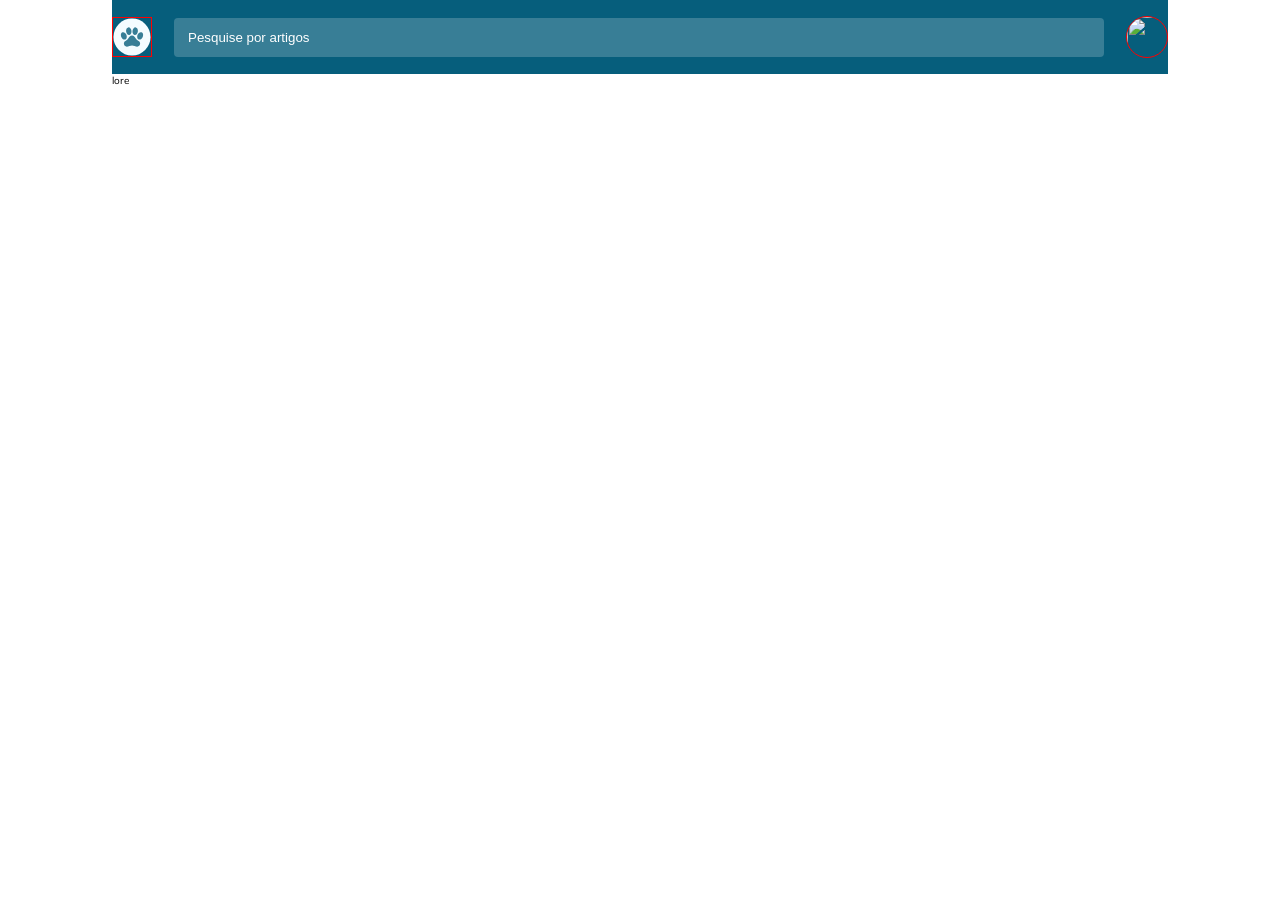
==== index.html @ b9d6695a "cria header" ====
<!DOCTYPE html>
<html lang="pt-br">
  <head>
    <link rel="preconnect" href="https://fonts.googleapis.com" />
    <link rel="preconnect" href="https://fonts.gstatic.com" crossorigin />
    <meta charset="UTF-8" />
    <meta http-equiv="X-UA-Compatible" content="IE=edge" />
    <meta name="viewport" content="width=device-width, initial-scale=1.0" />

    <link
      href="https://fonts.googleapis.com/css2?family=Mulish:ital,wght@0,200..1000;1,200..1000&display=swap"
      rel="stylesheet"
    />

    <title>Blog de gatos</title>

    <link rel="stylesheet" href="style.css" />
  </head>
  <body>
    <div class="wrapper-page">
      <header>
        <img class="logo" src="./assets/logo-paw.svg" alt="" />

        <input type="text" name="" id="" placeholder="Pesquise por artigos" />
        <img
        class="perfil-image"
          src="https://unsplash.com/pt-br/s/fotografias/perfil-person"
          alt=""
        />
      </header>
      <main>
        <section>lore</section>
        <section></section>
      </main>
    </div>
  </body>
</html>
---- style.css ----
* {
  margin: 0;
  padding: 0;
  box-sizing: border-box;
}

:root {
  font-family: 'Mulish', sans-serif;
  font-size: 62.5%;
}

.wrapper-page {
  padding-inline: 112px;
}

header {
  display: flex;
  align-items: center;
  justify-content: space-between;
  gap: 22px;
  padding-block: 16px;

  background-color: #065E7C;
}


.logo {
  width: 40px;
  height: 40px;
  border: 1px solid red;
}

input {
  width: 100%;
  background-color: rgba(255, 255, 255, 20%);

  border: none;
  border-radius: 4px;
  outline: none;
  padding: 12px 14px;

  color: #fff;
}

input::placeholder {
  color: #fff;
}

.perfil-image {
  width: 42px;
  height: 42px;
  border: 1px solid red;
  border-radius: 999px;
}
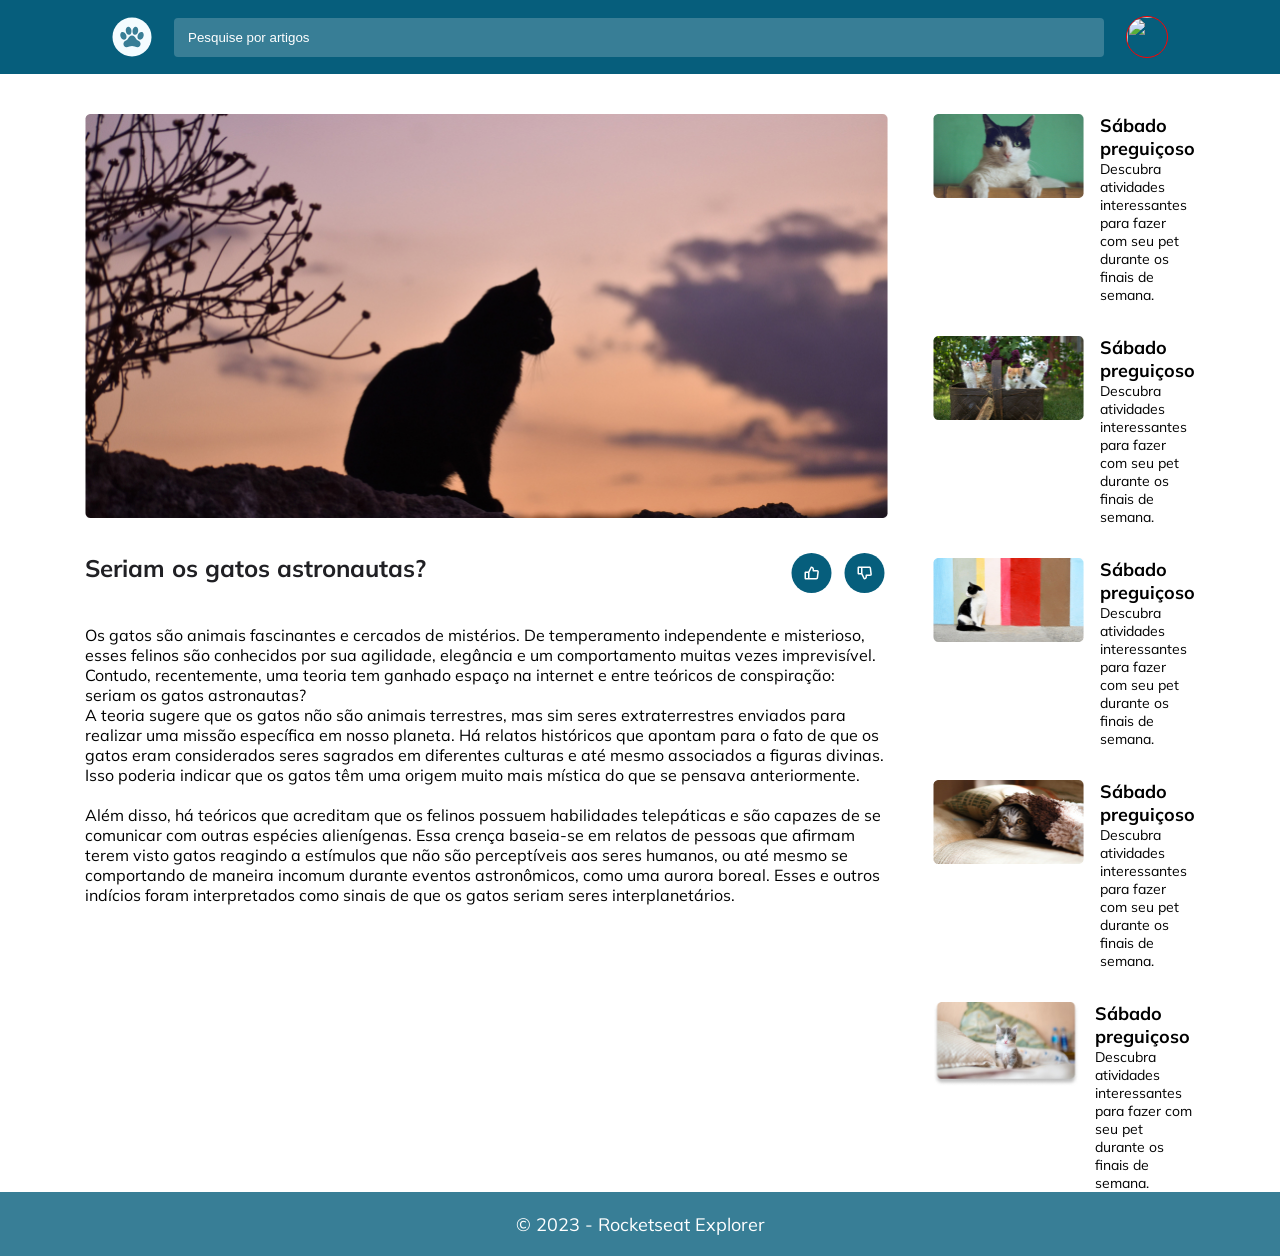
==== commit be6e912a: "cria main e footer" ====
--- a/index.html
+++ b/index.html
@@ -23,15 +23,120 @@
 
         <input type="text" name="" id="" placeholder="Pesquise por artigos" />
         <img
-        class="perfil-image"
-          src="https://unsplash.com/pt-br/s/fotografias/perfil-person"
+          class="perfil-image"
+          src="https://unsplash.com/pt-br/fotografias/braided-woman-taking-photo-beside-yellow-painted-wall-QS9ZX5UnS14"
           alt=""
         />
       </header>
       <main>
-        <section>lore</section>
-        <section></section>
+        <section class="section-first">
+          <img class="banner" src="./assets/banner-cat.jpg" alt="" />
+          <div class="title-container">
+            <h3>Seriam os gatos astronautas?</h3>
+            <div class="wrapper-icon-like-dislike">
+              <img src="./assets/like-icon.svg" alt="" />
+              <img src="./assets/dislike-icon.svg" alt="" />
+            </div>
+          </div>
+          <div class="bloco-conteudo">
+            <p>
+              Os gatos são animais fascinantes e cercados de mistérios. De
+              temperamento independente e misterioso, esses felinos são
+              conhecidos por sua agilidade, elegância e um comportamento muitas
+              vezes imprevisível. Contudo, recentemente, uma teoria tem ganhado
+              espaço na internet e entre teóricos de conspiração: seriam os
+              gatos astronautas?
+            </p>
+            <p>
+              A teoria sugere que os gatos não são animais terrestres, mas sim
+              seres extraterrestres enviados para realizar uma missão específica
+              em nosso planeta. Há relatos históricos que apontam para o fato de
+              que os gatos eram considerados seres sagrados em diferentes
+              culturas e até mesmo associados a figuras divinas. Isso poderia
+              indicar que os gatos têm uma origem muito mais mística do que se
+              pensava anteriormente.
+            </p>
+            <br />
+            <p>
+              Além disso, há teóricos que acreditam que os felinos possuem
+              habilidades telepáticas e são capazes de se comunicar com outras
+              espécies alienígenas. Essa crença baseia-se em relatos de pessoas
+              que afirmam terem visto gatos reagindo a estímulos que não são
+              perceptíveis aos seres humanos, ou até mesmo se comportando de
+              maneira incomum durante eventos astronômicos, como uma aurora
+              boreal. Esses e outros indícios foram interpretados como sinais de
+              que os gatos seriam seres interplanetários.
+            </p>
+          </div>
+        </section>
+        <section class="section-second">
+          <!-- <h3>Artigos relacionados</h3> -->
+          <div class="cards">
+
+             <div class="card">
+               <img src="./assets/cat-01.jpg" alt="" />
+               <div class="container-texto-card">
+                 <h4>Sábado preguiçoso</h4>
+                 <p>
+                   Descubra atividades interessantes para fazer com seu pet
+                   durante os finais de semana.
+                 </p>
+               </div>
+              </div> 
+  
+               <div class="card">
+                 <img src="./assets/cat-02.jpg" alt="" />
+                 <div class="container-texto-card">
+                   <h4>Sábado preguiçoso</h4>
+                   <p>
+                     Descubra atividades interessantes para fazer com seu pet
+                     durante os finais de semana.
+                   </p>
+                 </div>
+                </div> 
+  
+                 <div class="card">
+                   <img src="./assets/cat-03.jpg" alt="" />
+                   <div class="container-texto-card">
+                     <h4>Sábado preguiçoso</h4>
+                     <p>
+                       Descubra atividades interessantes para fazer com seu pet
+                       durante os finais de semana.
+                     </p>
+                   </div>
+                  </div> 
+
+
+                  <div class="card">
+                     <img src="./assets/cat-04.jpg" alt="" />
+                     <div class="container-texto-card">
+                       <h4>Sábado preguiçoso</h4>
+                       <p>
+                         Descubra atividades interessantes para fazer com seu pet
+                         durante os finais de semana.
+                       </p>
+                     </div>
+                  </div> 
+                     
+                  <div class="card">
+                       <img src="./assets/cat-05.jpg" alt="" />
+                       <div class="container-texto-card">
+                         <h4>Sábado preguiçoso</h4>
+                         <p>
+                           Descubra atividades interessantes para fazer com seu pet
+                           durante os finais de semana.
+                         </p>
+                        </div>
+                  </div> 
+          </div>
+        </div>
+          </div>
+        </section>
       </main>
+
+      <footer>
+        <p>© 2023 - Rocketseat Explorer</p>
+      </footer>
     </div>
   </body>
 </html>
--- a/style.css
+++ b/style.css
@@ -10,28 +10,36 @@
 }
 
 .wrapper-page {
-  padding-inline: 112px;
+
 }
 
 header {
   display: flex;
   align-items: center;
-  justify-content: space-between;
+  justify-content: center;
   gap: 22px;
   padding-block: 16px;
+  padding-inline: 112px;
+  background-color: #065E7C;
+}
 
-  background-color: #065E7C;
+main {
+  display: flex;
+  justify-content: center;
+  width: 100%;
+  padding-top: 40px;
+  padding-inline: 110px;
 }
 
 
 .logo {
   width: 40px;
   height: 40px;
-  border: 1px solid red;
 }
 
 input {
   width: 100%;
+  max-width: 1084px;
   background-color: rgba(255, 255, 255, 20%);
 
   border: none;
@@ -51,4 +59,110 @@
   height: 42px;
   border: 1px solid red;
   border-radius: 999px;
+}
+
+.section-first {
+  /* width: calc(80rem + 4rem + 3.4rem); */
+  width: 80rem;
+  box-sizing: content-box;
+  padding: 0 48px 40px 0;
+}
+
+.banner {
+  width: 803px;
+}
+
+.title-container {
+  display: flex;
+  justify-content: space-between;
+  padding-block: 3.2rem;
+}
+
+.title-container h3 {
+  font-size: 2.4rem;
+  font-weight: bold;
+  color: #202024;
+}
+
+.wrapper-icon-like-dislike {
+  display: flex;
+  gap: 12px;
+}
+
+.bloco-conteudo {
+  font-size: 1.6rem;
+}
+
+
+/*   CARDS   */
+
+.section-second {
+  width: 384px;
+  display: flex;
+}
+
+.section-second h3 {
+  font-size: 2.4rem;
+  padding-bottom: 3.2rem;
+
+}
+
+.cards {
+  display: flex;
+  flex-direction: column;
+  gap: 32px;
+}
+
+.card {
+  display: flex;
+  gap: 16px;
+}
+
+.card img {
+  width: 151px;
+  height: 84px;
+}
+
+.card h4 {
+  font-size: 1.8rem;
+  font-weight: bold;
+
+}
+
+.card p {
+  font-size: 1.4rem;
+}
+.container-texto-card {
+  display: flex;
+  flex-direction: column;
+  justify-content: space-between;
+}
+
+/* FOOTER */
+
+footer {
+  display: flex;
+    align-items: center;
+    justify-content: center;
+  height: 64px;
+  background-color: #387E96;
+  color: #fff;
+  font-size: 1.8rem;
+
+
+}
+/* responsividade */
+
+@media (max-width: 585px) {
+
+  header {
+    padding-inline: 28px;
+  }
+}
+
+@media (max-width: 585px) {
+
+  header {
+    padding-inline: 28px;
+  }
 }
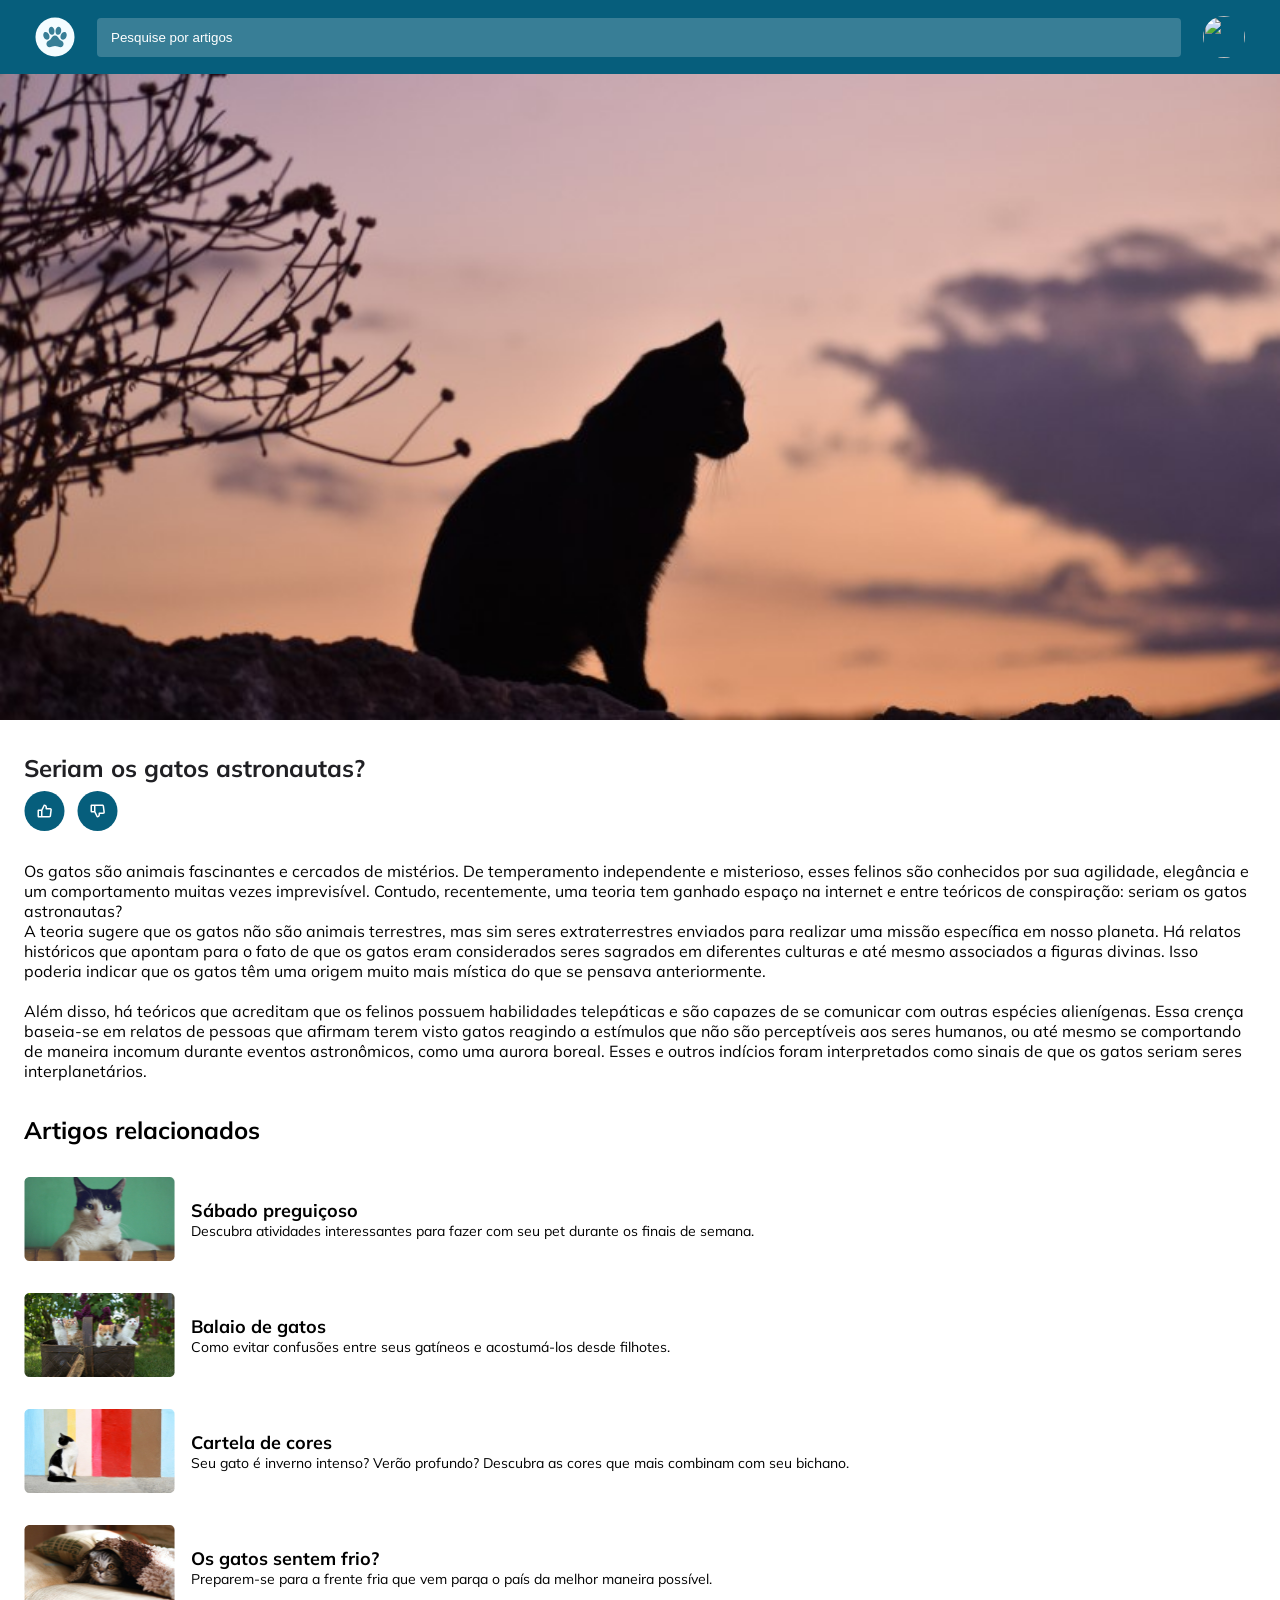
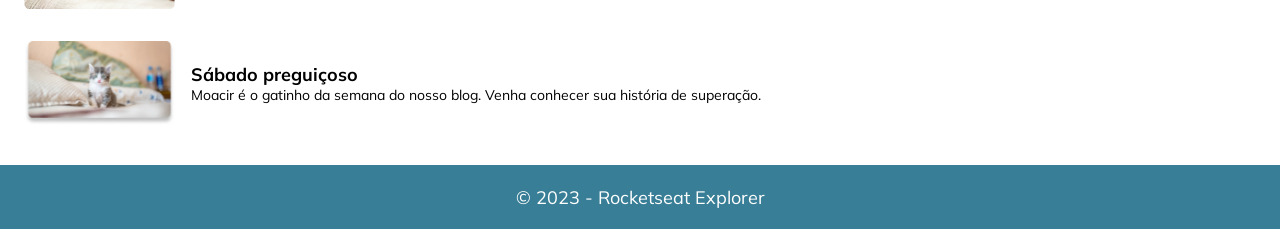
==== commit 965771da: "altera nome do arquivo html" ====
--- a/index.html
+++ b/index.html
@@ -17,28 +17,28 @@
     <link rel="stylesheet" href="style.css" />
   </head>
   <body>
-    <div class="wrapper-page">
+    <div>
       <header>
         <img class="logo" src="./assets/logo-paw.svg" alt="" />
 
         <input type="text" name="" id="" placeholder="Pesquise por artigos" />
         <img
-          class="perfil-image"
-          src="https://unsplash.com/pt-br/fotografias/braided-woman-taking-photo-beside-yellow-painted-wall-QS9ZX5UnS14"
+          class="profile-image"
+          src="https://images.unsplash.com/photo-1522938974444-f12497b69347?w=500&auto=format&fit=crop&q=60&ixlib=rb-4.0.3&ixid=M3wxMjA3fDB8MHxwaG90by1yZWxhdGVkfDE0fHx8ZW58MHx8fHx8"
           alt=""
         />
       </header>
       <main>
-        <section class="section-first">
+        <section class="featured-article">
           <img class="banner" src="./assets/banner-cat.jpg" alt="" />
           <div class="title-container">
-            <h3>Seriam os gatos astronautas?</h3>
-            <div class="wrapper-icon-like-dislike">
+            <h1>Seriam os gatos astronautas?</h1>
+            <div class="like-dislike-icons">
               <img src="./assets/like-icon.svg" alt="" />
               <img src="./assets/dislike-icon.svg" alt="" />
             </div>
           </div>
-          <div class="bloco-conteudo">
+          <div class="article-content">
             <p>
               Os gatos são animais fascinantes e cercados de mistérios. De
               temperamento independente e misterioso, esses felinos são
@@ -69,71 +69,62 @@
             </p>
           </div>
         </section>
-        <section class="section-second">
-          <!-- <h3>Artigos relacionados</h3> -->
-          <div class="cards">
+        <section class="related-articles">
+          <h1>Artigos relacionados</h1>
+          <div class="article-cards">
+            <div class="card">
+              <img src="./assets/cat-01.jpg" alt="" />
+              <div class="card-content">
+                <h3>Sábado preguiçoso</h3>
+                <p>
+                  Descubra atividades interessantes para fazer com seu pet
+                  durante os finais de semana.
+                </p>
+              </div>
+            </div>
 
-             <div class="card">
-               <img src="./assets/cat-01.jpg" alt="" />
-               <div class="container-texto-card">
-                 <h4>Sábado preguiçoso</h4>
-                 <p>
-                   Descubra atividades interessantes para fazer com seu pet
-                   durante os finais de semana.
-                 </p>
-               </div>
-              </div> 
-  
-               <div class="card">
-                 <img src="./assets/cat-02.jpg" alt="" />
-                 <div class="container-texto-card">
-                   <h4>Sábado preguiçoso</h4>
-                   <p>
-                     Descubra atividades interessantes para fazer com seu pet
-                     durante os finais de semana.
-                   </p>
-                 </div>
-                </div> 
-  
-                 <div class="card">
-                   <img src="./assets/cat-03.jpg" alt="" />
-                   <div class="container-texto-card">
-                     <h4>Sábado preguiçoso</h4>
-                     <p>
-                       Descubra atividades interessantes para fazer com seu pet
-                       durante os finais de semana.
-                     </p>
-                   </div>
-                  </div> 
+            <div class="card">
+              <img src="./assets/cat-02.jpg" alt="" />
+              <div class="card-content">
+                <h3>Balaio de gatos</h3>
+                <p>
+                  Como evitar confusões entre seus gatíneos e acostumá-los desde filhotes. 
+                </p>
+              </div>
+            </div>
+            
+            <div class="card">
+              <img src="./assets/cat-03.jpg" alt="" />
+              <div class="card-content">
+                <h3>Cartela de cores</h3>
+                <p>
+                  Seu gato é inverno intenso? Verão profundo? Descubra as cores que mais combinam com seu bichano.
+                </p>
+              </div>
+            </div>
 
+            <div class="card">
+              <img src="./assets/cat-04.jpg" alt="" />
+              <div class="card-content">
+                <h3>Os gatos sentem frio?</h3>
+                <p>
+                 Preparem-se para a frente fria que vem parqa o país da melhor maneira possível.
+                </p>
+              </div>
+            </div>
 
-                  <div class="card">
-                     <img src="./assets/cat-04.jpg" alt="" />
-                     <div class="container-texto-card">
-                       <h4>Sábado preguiçoso</h4>
-                       <p>
-                         Descubra atividades interessantes para fazer com seu pet
-                         durante os finais de semana.
-                       </p>
-                     </div>
-                  </div> 
-                     
-                  <div class="card">
-                       <img src="./assets/cat-05.jpg" alt="" />
-                       <div class="container-texto-card">
-                         <h4>Sábado preguiçoso</h4>
-                         <p>
-                           Descubra atividades interessantes para fazer com seu pet
-                           durante os finais de semana.
-                         </p>
-                        </div>
-                  </div> 
-          </div>
-        </div>
+            <div class="card">
+              <img src="./assets/cat-05.jpg" alt="" />
+              <div class="card-content">
+                <h3>Sábado preguiçoso</h3>
+                <p>
+                  Moacir é o gatinho da semana do nosso blog. Venha conhecer sua história de superação.
+                </p>
+              </div>
+            </div>
           </div>
         </section>
       </main>
-
       <footer>
         <p>© 2023 - Rocketseat Explorer</p>
       </footer>
--- a/style.css
+++ b/style.css
@@ -5,32 +5,20 @@
 }
 
 :root {
-  font-family: 'Mulish', sans-serif;
+  font-family: "Mulish", sans-serif;
   font-size: 62.5%;
 }
 
-.wrapper-page {
-
-}
-
 header {
+  width: 100%;
   display: flex;
   align-items: center;
   justify-content: center;
   gap: 22px;
   padding-block: 16px;
-  padding-inline: 112px;
-  background-color: #065E7C;
+  padding-inline: 28px;
+  background-color: #065e7c;
 }
-
-main {
-  display: flex;
-  justify-content: center;
-  width: 100%;
-  padding-top: 40px;
-  padding-inline: 110px;
-}
-
 
 .logo {
   width: 40px;
@@ -39,7 +27,7 @@
 
 input {
   width: 100%;
-  max-width: 1084px;
+  max-width: 108.4rem;
   background-color: rgba(255, 255, 255, 20%);
 
   border: none;
@@ -54,115 +42,141 @@
   color: #fff;
 }
 
-.perfil-image {
-  width: 42px;
-  height: 42px;
-  border: 1px solid red;
+.profile-image {
+  width: 4.2rem;
+  height: 4.2rem;
   border-radius: 999px;
+  object-fit: cover;
 }
 
-.section-first {
-  /* width: calc(80rem + 4rem + 3.4rem); */
-  width: 80rem;
+.featured-article {
+  width: 100%;
   box-sizing: content-box;
-  padding: 0 48px 40px 0;
 }
 
 .banner {
-  width: 803px;
+  width: 100%;
 }
 
 .title-container {
   display: flex;
+  flex-direction: column;
   justify-content: space-between;
-  padding-block: 3.2rem;
+  padding: 3rem 2.4rem;
 }
 
-.title-container h3 {
+h1 {
   font-size: 2.4rem;
+}
+
+.title-container h1 {
   font-weight: bold;
   color: #202024;
+  margin-bottom: 8px;
 }
 
-.wrapper-icon-like-dislike {
+.like-dislike-icons {
   display: flex;
   gap: 12px;
 }
 
-.bloco-conteudo {
-  font-size: 1.6rem;
+.wrapper-icon-like-dislik img {
+  width: 4rem;
+  height: 4rem;
 }
 
-
-/*   CARDS   */
-
-.section-second {
-  width: 384px;
-  display: flex;
+.article-content {
+  font-size: 1.6rem;
+  padding-inline: 2.4rem;
 }
 
-.section-second h3 {
-  font-size: 2.4rem;
-  padding-bottom: 3.2rem;
-
+.related-articles {
+  display: flex;
+  flex-direction: column;
+  padding: 3.4rem 2.4rem 4rem;
+  box-sizing: content-box;
 }
 
-.cards {
+.related-articles h1 {
+  padding-bottom: 3.2rem;
+}
+
+.article-cards {
   display: flex;
   flex-direction: column;
-  gap: 32px;
+  gap: 3.2rem;
 }
 
 .card {
   display: flex;
-  gap: 16px;
+  align-items: center;
+  gap: 1.6rem;
+
+  cursor: pointer;
 }
 
 .card img {
-  width: 151px;
+  width: 15.1rem;
   height: 84px;
+  transition: all 200ms ease-out;  
 }
 
-.card h4 {
+.card img:hover {
+  transform: scale(1.1);
+
+}
+
+.card h3 {
   font-size: 1.8rem;
   font-weight: bold;
-
 }
 
 .card p {
   font-size: 1.4rem;
 }
-.container-texto-card {
+.card-content {
   display: flex;
   flex-direction: column;
   justify-content: space-between;
 }
 
-/* FOOTER */
-
 footer {
   display: flex;
-    align-items: center;
-    justify-content: center;
-  height: 64px;
-  background-color: #387E96;
+  align-items: center;
+  justify-content: center;
+  height: 6.4rem;
+  background-color: #387e96;
   color: #fff;
   font-size: 1.8rem;
-
-
-}
-/* responsividade */
-
-@media (max-width: 585px) {
-
-  header {
-    padding-inline: 28px;
-  }
 }
 
-@media (max-width: 585px) {
+/* DESKTOP */
 
-  header {
-    padding-inline: 28px;
+@media (width > 1280px) {
+  main {
+    display: grid;
+    grid-template-areas:
+    "header header"
+    "main aside"
+    "footer footer";
+    padding: 3.4rem 10rem 4rem;
+    max-width: calc(1210px + 10rem * 2);
+    margin: 0;
+    margin: auto;
+    gap: 0 3.4rem;
   }
-}+
+  .related-articles {
+    padding: 0;
+    max-width: 38.4rem;
+  }
+
+  .article-content, .title-container { 
+    padding: 0;
+  }
+
+  .title-container {
+    flex-direction: row;
+    padding-block: 3rem;
+  }
+
